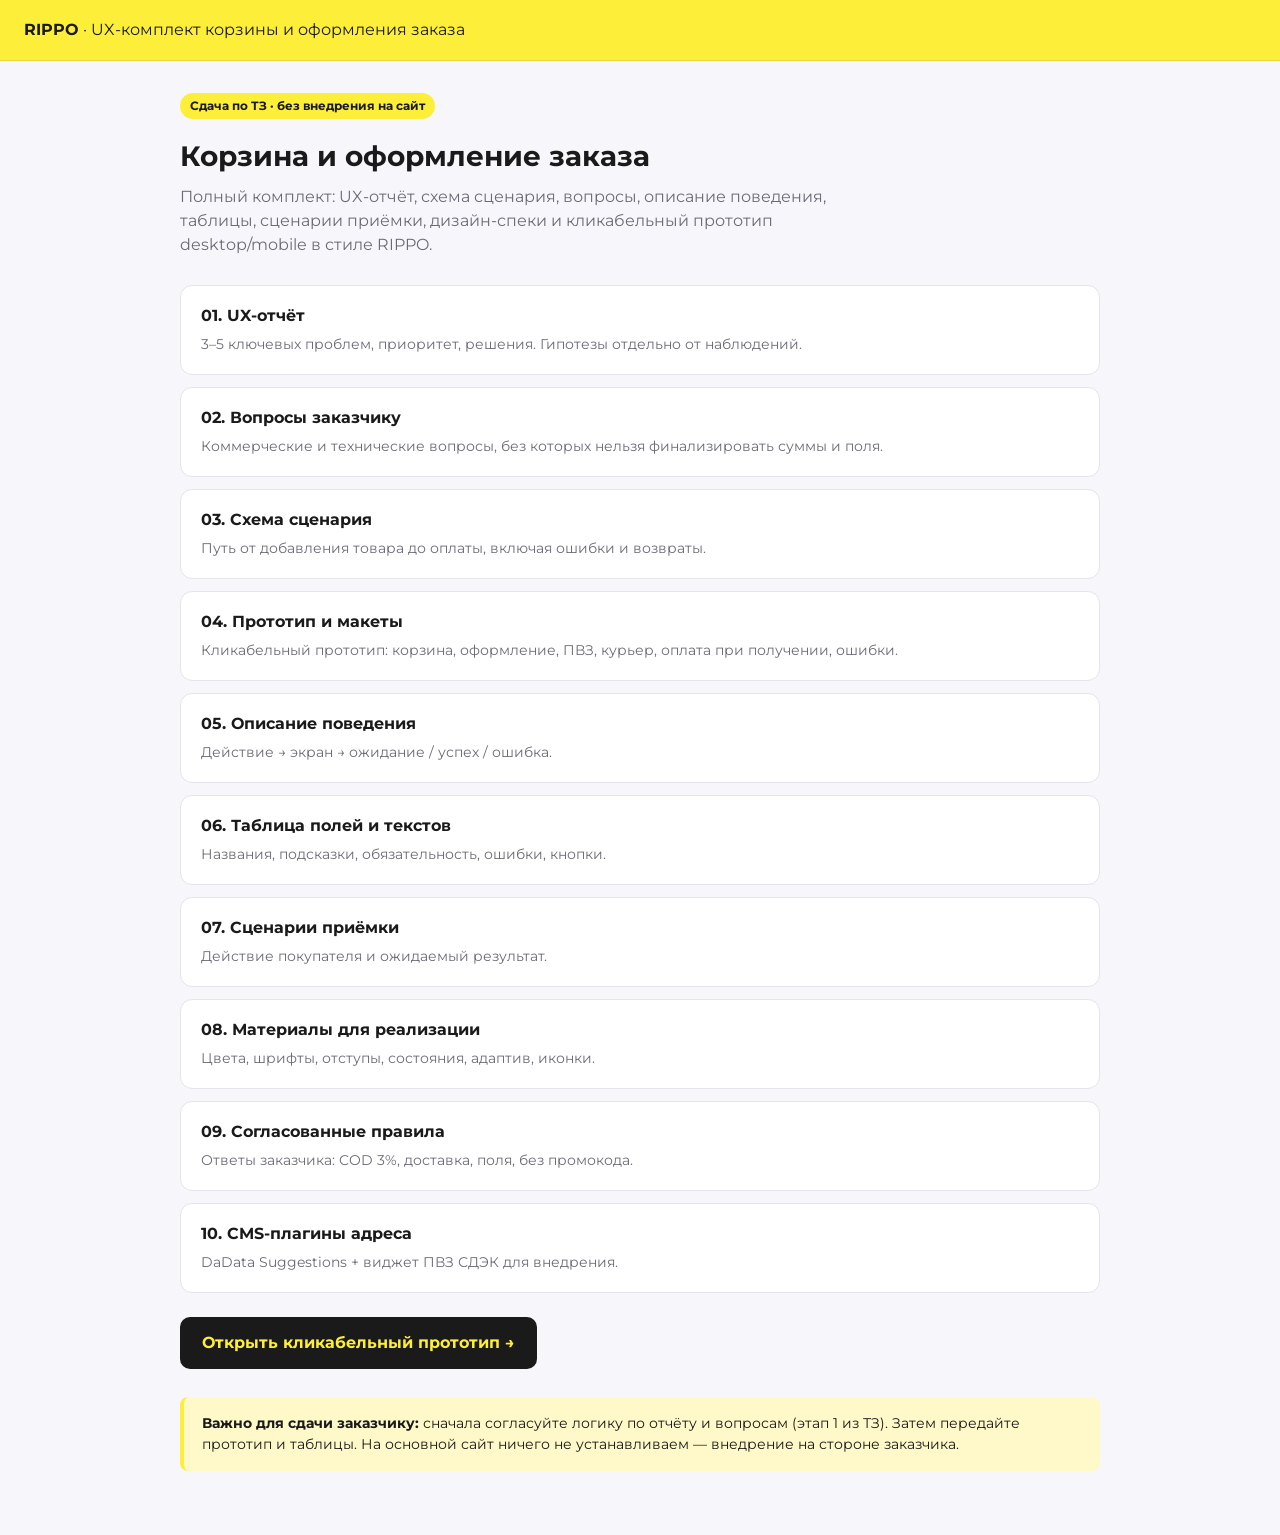
==== index.html @ 5491be97 "Add RIPPO cart UX prototype and docs for client review. Includes clickable checkout prototype, agree" ====
<!DOCTYPE html>
<html lang="ru">
<head>
  <meta charset="UTF-8" />
  <meta name="viewport" content="width=device-width, initial-scale=1" />
  <title>RIPPO — комплект UX корзины и оформления</title>
  <link rel="preconnect" href="https://fonts.googleapis.com" />
  <link href="https://fonts.googleapis.com/css2?family=Montserrat:wght@400;500;600;700;800&display=swap" rel="stylesheet" />
  <style>
    :root {
      --yellow: #FDEF39;
      --bg: #F7F7FB;
      --text: #1A1A1A;
      --muted: #6B6B76;
      --line: #E4E4EA;
      --green: #2F9E44;
      --white: #fff;
    }
    * { box-sizing: border-box; }
    body {
      margin: 0;
      font-family: Montserrat, system-ui, sans-serif;
      background: var(--bg);
      color: var(--text);
      line-height: 1.5;
    }
    .top {
      background: var(--yellow);
      padding: 18px 24px;
      border-bottom: 1px solid #e6d83a;
    }
    .wrap { max-width: 960px; margin: 0 auto; padding: 32px 20px 64px; }
    h1 { font-size: 28px; margin: 0 0 8px; }
    .lead { color: var(--muted); margin: 0 0 28px; max-width: 62ch; }
    .grid { display: grid; gap: 12px; }
    a.card {
      display: block;
      background: var(--white);
      border: 1px solid var(--line);
      border-radius: 12px;
      padding: 18px 20px;
      text-decoration: none;
      color: inherit;
      transition: border-color .15s, box-shadow .15s;
    }
    a.card:hover { border-color: #cfcf00; box-shadow: 0 6px 20px rgba(0,0,0,.06); }
    a.card strong { display: block; font-size: 16px; margin-bottom: 4px; }
    a.card span { color: var(--muted); font-size: 14px; }
    .badge {
      display: inline-block;
      background: var(--yellow);
      font-size: 12px;
      font-weight: 700;
      padding: 4px 10px;
      border-radius: 999px;
      margin-bottom: 16px;
    }
    .cta {
      display: inline-flex;
      align-items: center;
      gap: 8px;
      margin-top: 24px;
      background: var(--text);
      color: var(--yellow);
      padding: 14px 22px;
      border-radius: 10px;
      text-decoration: none;
      font-weight: 700;
    }
    .note {
      margin-top: 28px;
      padding: 16px 18px;
      background: #fff8c8;
      border-left: 4px solid var(--yellow);
      border-radius: 8px;
      font-size: 14px;
    }
  </style>
</head>
<body>
  <div class="top"><strong>RIPPO</strong> · UX-комплект корзины и оформления заказа</div>
  <div class="wrap">
    <div class="badge">Сдача по ТЗ · без внедрения на сайт</div>
    <h1>Корзина и оформление заказа</h1>
    <p class="lead">Полный комплект: UX-отчёт, схема сценария, вопросы, описание поведения, таблицы, сценарии приёмки, дизайн-спеки и кликабельный прототип desktop/mobile в стиле RIPPO.</p>

    <div class="grid">
      <a class="card" href="docs/01-ux-report.html"><strong>01. UX-отчёт</strong><span>3–5 ключевых проблем, приоритет, решения. Гипотезы отдельно от наблюдений.</span></a>
      <a class="card" href="docs/02-questions.html"><strong>02. Вопросы заказчику</strong><span>Коммерческие и технические вопросы, без которых нельзя финализировать суммы и поля.</span></a>
      <a class="card" href="docs/03-user-flow.html"><strong>03. Схема сценария</strong><span>Путь от добавления товара до оплаты, включая ошибки и возвраты.</span></a>
      <a class="card" href="prototype/index.html"><strong>04. Прототип и макеты</strong><span>Кликабельный прототип: корзина, оформление, ПВЗ, курьер, оплата при получении, ошибки.</span></a>
      <a class="card" href="docs/04-behavior.html"><strong>05. Описание поведения</strong><span>Действие → экран → ожидание / успех / ошибка.</span></a>
      <a class="card" href="docs/05-fields-table.html"><strong>06. Таблица полей и текстов</strong><span>Названия, подсказки, обязательность, ошибки, кнопки.</span></a>
      <a class="card" href="docs/06-acceptance.html"><strong>07. Сценарии приёмки</strong><span>Действие покупателя и ожидаемый результат.</span></a>
      <a class="card" href="docs/07-design-specs.html"><strong>08. Материалы для реализации</strong><span>Цвета, шрифты, отступы, состояния, адаптив, иконки.</span></a>
      <a class="card" href="docs/08-agreed-rules.html"><strong>09. Согласованные правила</strong><span>Ответы заказчика: COD 3%, доставка, поля, без промокода.</span></a>
      <a class="card" href="docs/09-cms-plugins.html"><strong>10. CMS-плагины адреса</strong><span>DaData Suggestions + виджет ПВЗ СДЭК для внедрения.</span></a>
    </div>

    <a class="cta" href="prototype/index.html">Открыть кликабельный прототип →</a>

    <div class="note">
      <strong>Важно для сдачи заказчику:</strong> сначала согласуйте логику по отчёту и вопросам (этап 1 из ТЗ). Затем передайте прототип и таблицы. На основной сайт ничего не устанавливаем — внедрение на стороне заказчика.
    </div>
  </div>
</body>
</html>
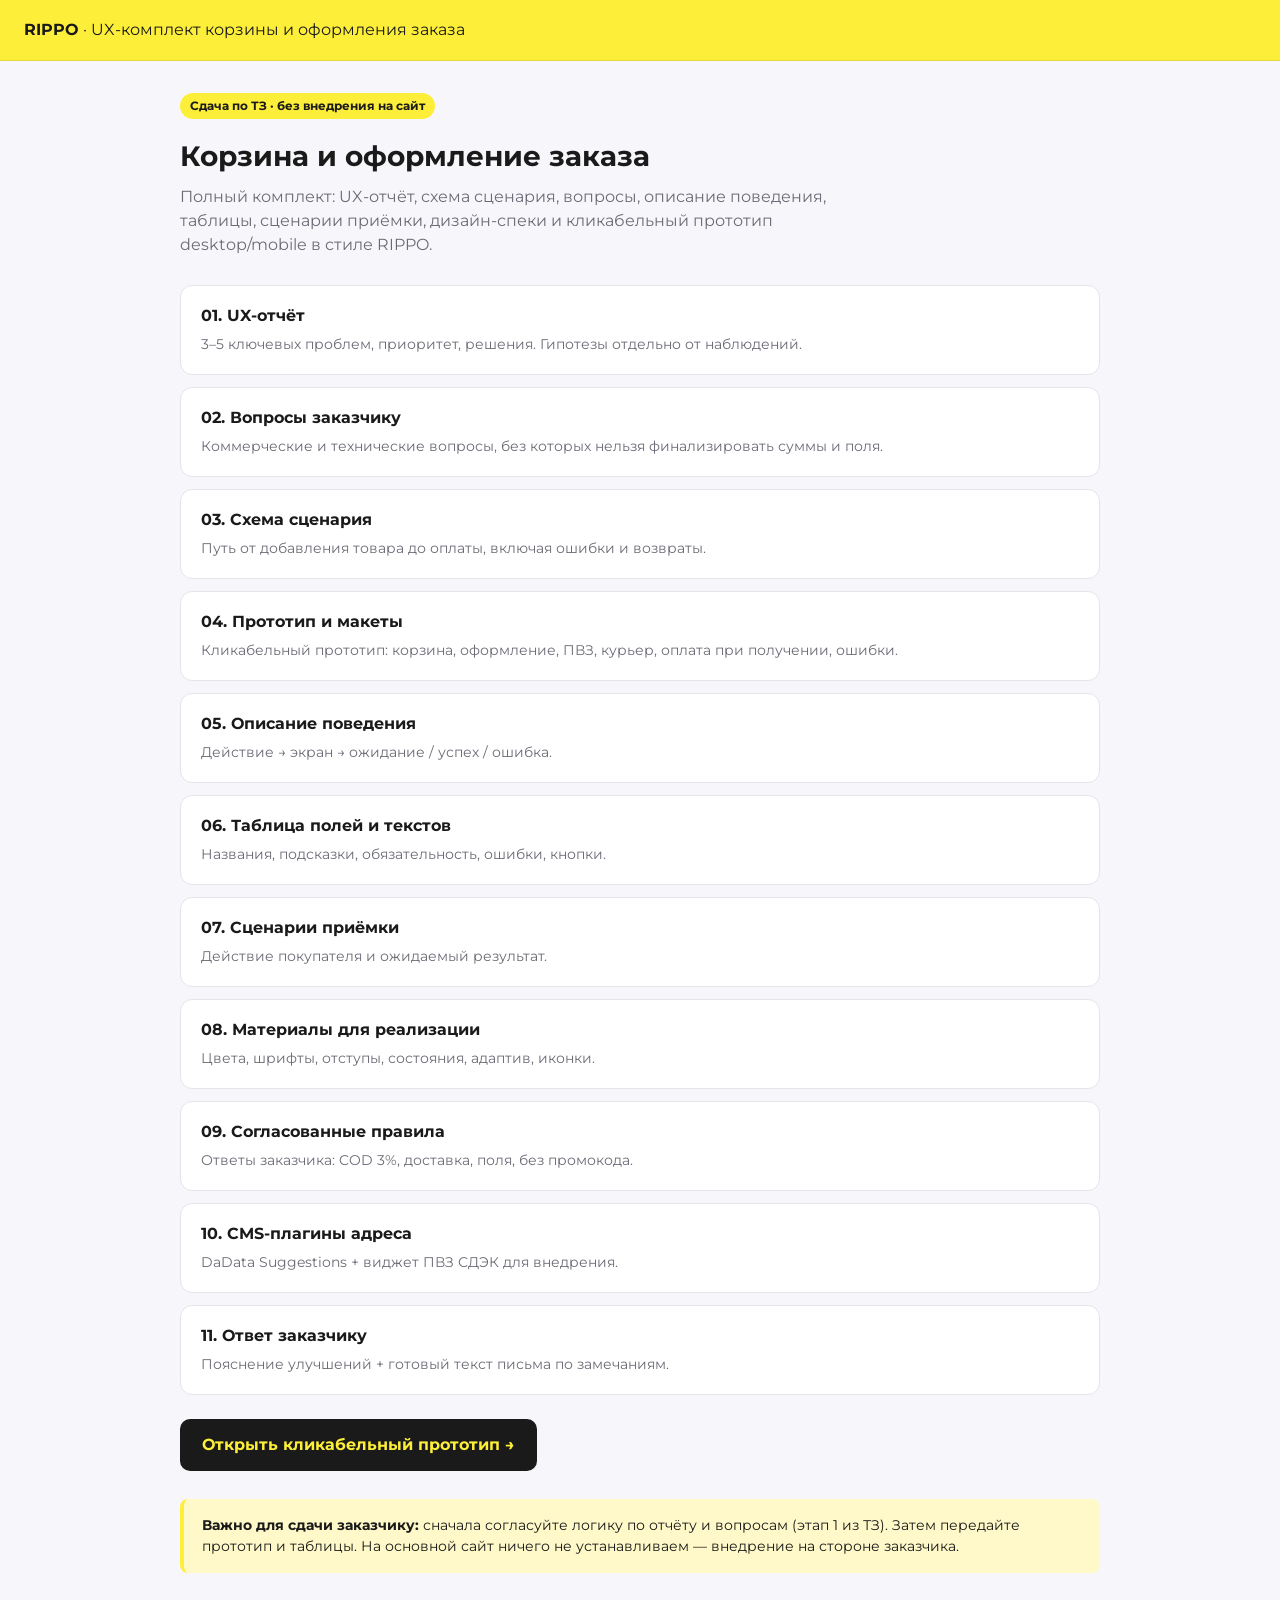
==== commit 337e5161: "Address client feedback: yellow CTA, continue shopping, guest checkout, mobile cart. Keep existing R" ====
--- a/index.html
+++ b/index.html
@@ -95,6 +95,7 @@
       <a class="card" href="docs/07-design-specs.html"><strong>08. Материалы для реализации</strong><span>Цвета, шрифты, отступы, состояния, адаптив, иконки.</span></a>
       <a class="card" href="docs/08-agreed-rules.html"><strong>09. Согласованные правила</strong><span>Ответы заказчика: COD 3%, доставка, поля, без промокода.</span></a>
       <a class="card" href="docs/09-cms-plugins.html"><strong>10. CMS-плагины адреса</strong><span>DaData Suggestions + виджет ПВЗ СДЭК для внедрения.</span></a>
+      <a class="card" href="docs/10-reply-to-client.html"><strong>11. Ответ заказчику</strong><span>Пояснение улучшений + готовый текст письма по замечаниям.</span></a>
     </div>
 
     <a class="cta" href="prototype/index.html">Открыть кликабельный прототип →</a>
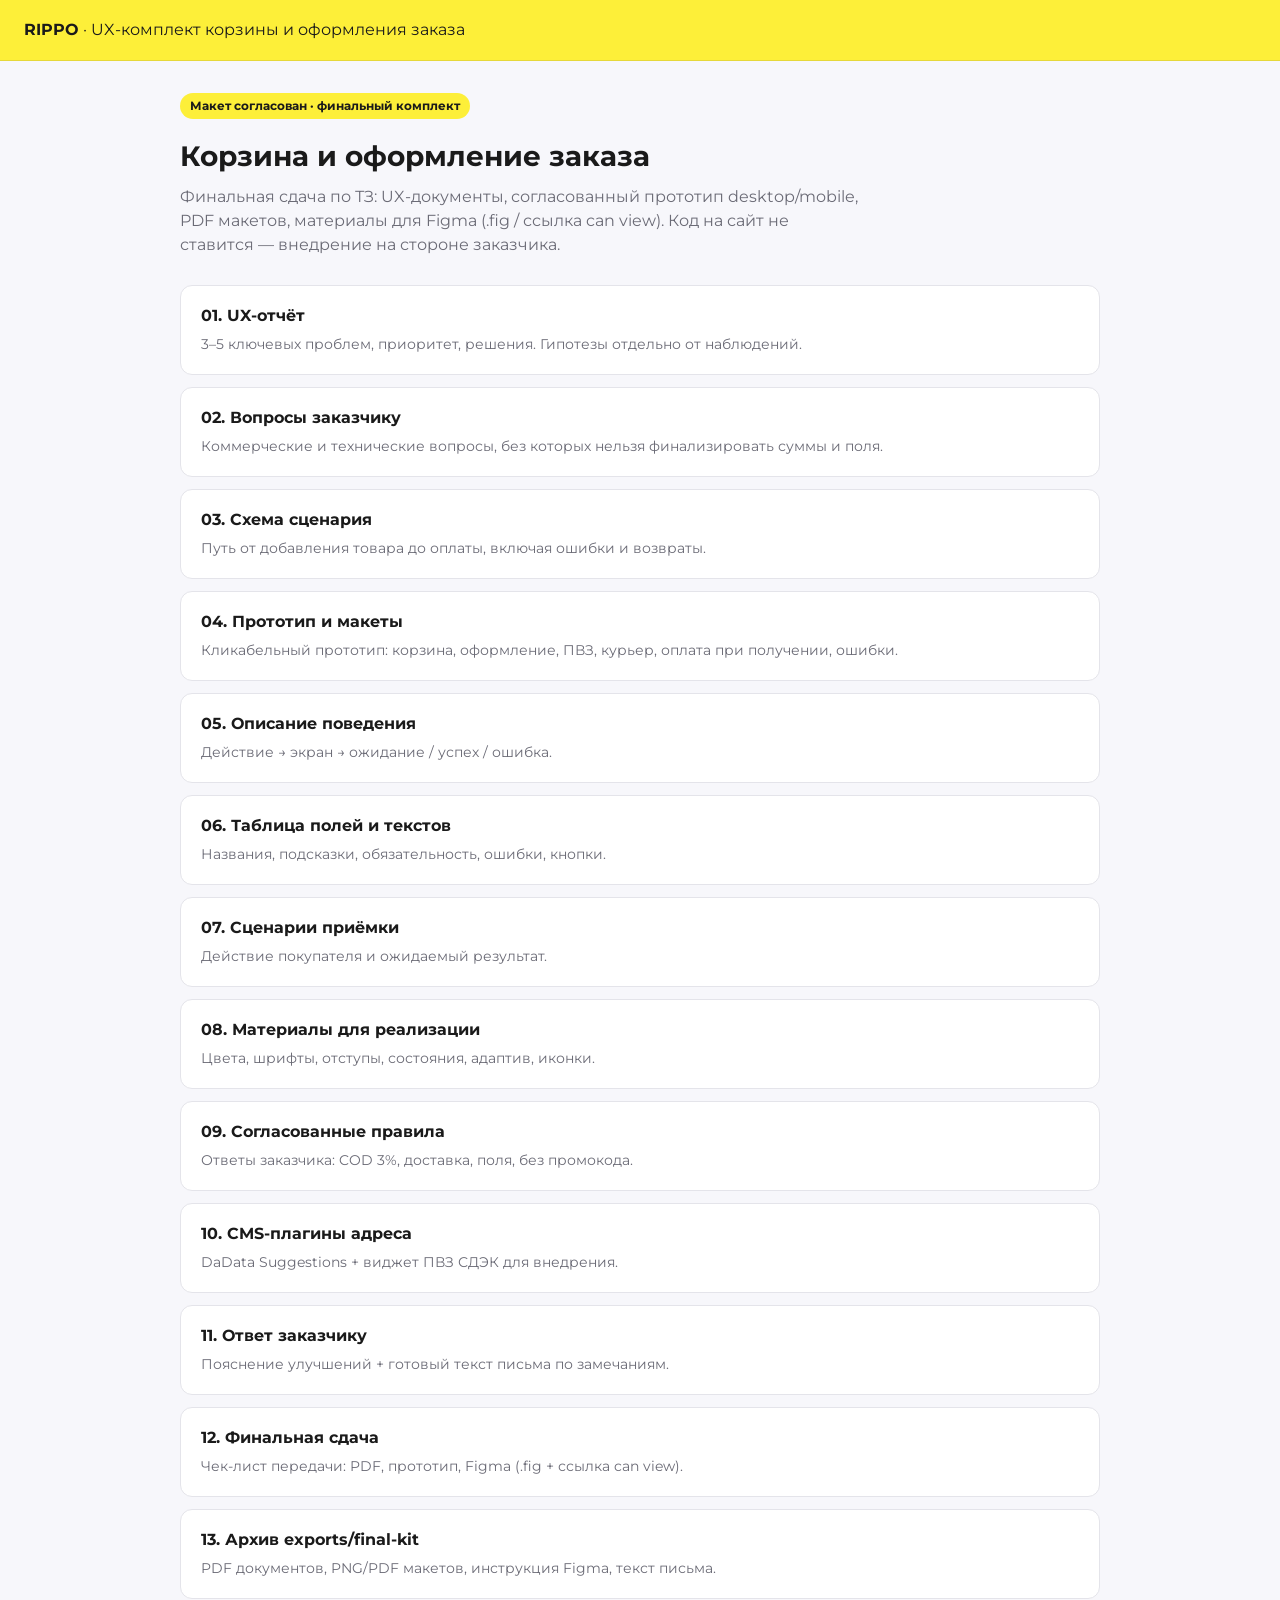
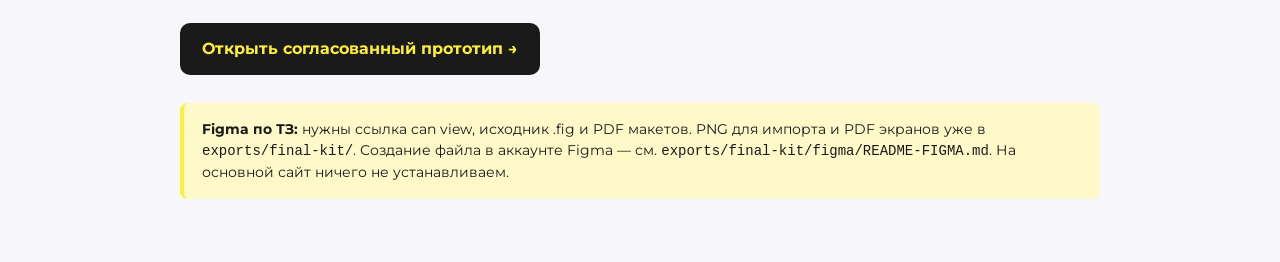
==== commit afb0b2e9: "Assemble final delivery kit with PDFs, mockup exports, and Figma import pack. Add handoff checklist " ====
--- a/index.html
+++ b/index.html
@@ -80,9 +80,9 @@
 <body>
   <div class="top"><strong>RIPPO</strong> · UX-комплект корзины и оформления заказа</div>
   <div class="wrap">
-    <div class="badge">Сдача по ТЗ · без внедрения на сайт</div>
+    <div class="badge">Макет согласован · финальный комплект</div>
     <h1>Корзина и оформление заказа</h1>
-    <p class="lead">Полный комплект: UX-отчёт, схема сценария, вопросы, описание поведения, таблицы, сценарии приёмки, дизайн-спеки и кликабельный прототип desktop/mobile в стиле RIPPO.</p>
+    <p class="lead">Финальная сдача по ТЗ: UX-документы, согласованный прототип desktop/mobile, PDF макетов, материалы для Figma (.fig / ссылка can view). Код на сайт не ставится — внедрение на стороне заказчика.</p>
 
     <div class="grid">
       <a class="card" href="docs/01-ux-report.html"><strong>01. UX-отчёт</strong><span>3–5 ключевых проблем, приоритет, решения. Гипотезы отдельно от наблюдений.</span></a>
@@ -96,12 +96,14 @@
       <a class="card" href="docs/08-agreed-rules.html"><strong>09. Согласованные правила</strong><span>Ответы заказчика: COD 3%, доставка, поля, без промокода.</span></a>
       <a class="card" href="docs/09-cms-plugins.html"><strong>10. CMS-плагины адреса</strong><span>DaData Suggestions + виджет ПВЗ СДЭК для внедрения.</span></a>
       <a class="card" href="docs/10-reply-to-client.html"><strong>11. Ответ заказчику</strong><span>Пояснение улучшений + готовый текст письма по замечаниям.</span></a>
+      <a class="card" href="docs/00-handoff.html"><strong>12. Финальная сдача</strong><span>Чек-лист передачи: PDF, прототип, Figma (.fig + ссылка can view).</span></a>
+      <a class="card" href="exports/final-kit/README.md"><strong>13. Архив exports/final-kit</strong><span>PDF документов, PNG/PDF макетов, инструкция Figma, текст письма.</span></a>
     </div>
 
-    <a class="cta" href="prototype/index.html">Открыть кликабельный прототип →</a>
+    <a class="cta" href="prototype/index.html">Открыть согласованный прототип →</a>
 
     <div class="note">
-      <strong>Важно для сдачи заказчику:</strong> сначала согласуйте логику по отчёту и вопросам (этап 1 из ТЗ). Затем передайте прототип и таблицы. На основной сайт ничего не устанавливаем — внедрение на стороне заказчика.
+      <strong>Figma по ТЗ:</strong> нужны ссылка can view, исходник .fig и PDF макетов. PNG для импорта и PDF экранов уже в <code>exports/final-kit/</code>. Создание файла в аккаунте Figma — см. <code>exports/final-kit/figma/README-FIGMA.md</code>. На основной сайт ничего не устанавливаем.
     </div>
   </div>
 </body>
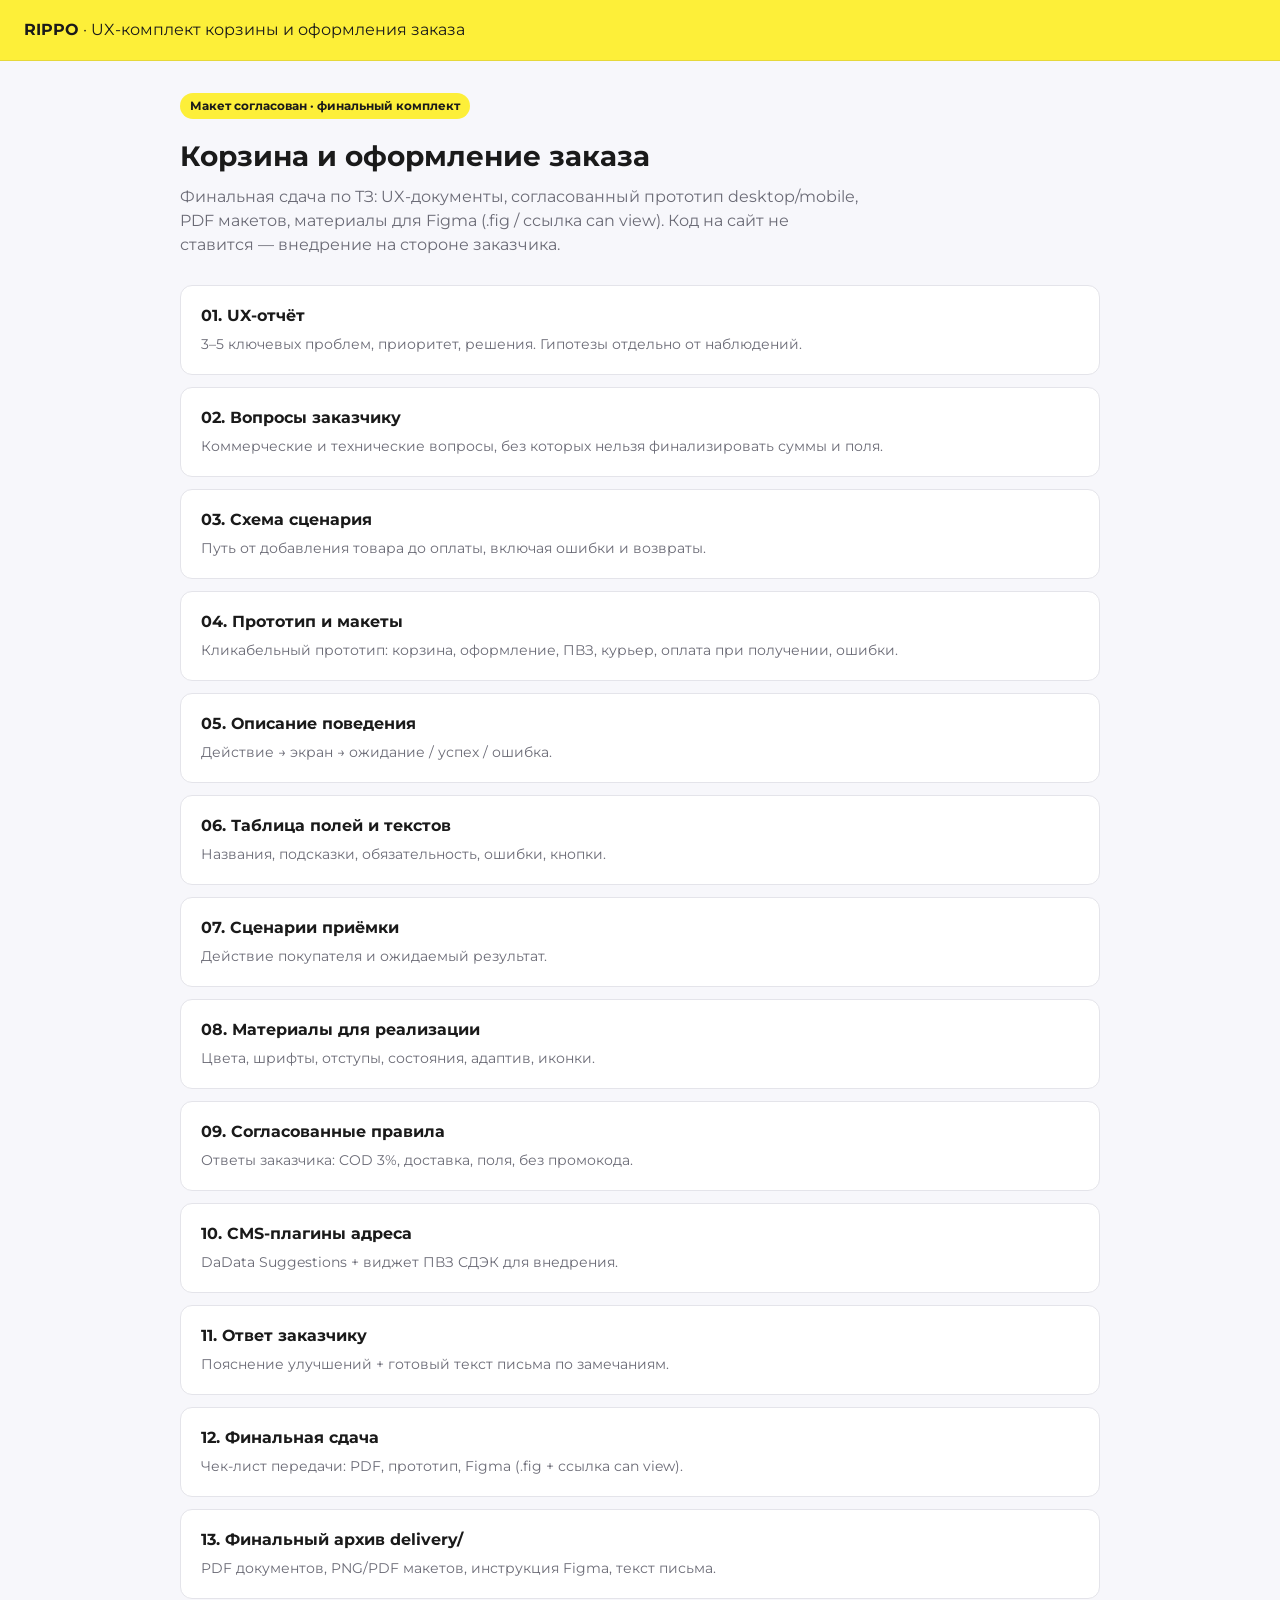
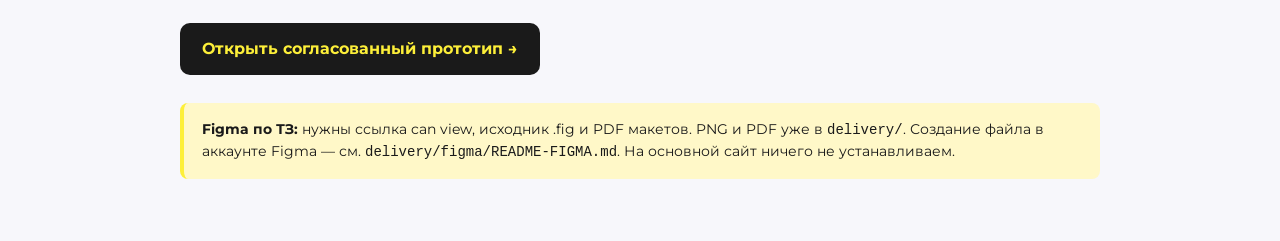
==== commit 329e9cc8: "Point kit navigation to delivery/ pack and refresh handoff paths. Co-authored-by: Cursor <cursoragen" ====
--- a/index.html
+++ b/index.html
@@ -97,13 +97,13 @@
       <a class="card" href="docs/09-cms-plugins.html"><strong>10. CMS-плагины адреса</strong><span>DaData Suggestions + виджет ПВЗ СДЭК для внедрения.</span></a>
       <a class="card" href="docs/10-reply-to-client.html"><strong>11. Ответ заказчику</strong><span>Пояснение улучшений + готовый текст письма по замечаниям.</span></a>
       <a class="card" href="docs/00-handoff.html"><strong>12. Финальная сдача</strong><span>Чек-лист передачи: PDF, прототип, Figma (.fig + ссылка can view).</span></a>
-      <a class="card" href="exports/final-kit/README.md"><strong>13. Архив exports/final-kit</strong><span>PDF документов, PNG/PDF макетов, инструкция Figma, текст письма.</span></a>
+      <a class="card" href="delivery/README.md"><strong>13. Финальный архив delivery/</strong><span>PDF документов, PNG/PDF макетов, инструкция Figma, текст письма.</span></a>
     </div>
 
     <a class="cta" href="prototype/index.html">Открыть согласованный прототип →</a>
 
     <div class="note">
-      <strong>Figma по ТЗ:</strong> нужны ссылка can view, исходник .fig и PDF макетов. PNG для импорта и PDF экранов уже в <code>exports/final-kit/</code>. Создание файла в аккаунте Figma — см. <code>exports/final-kit/figma/README-FIGMA.md</code>. На основной сайт ничего не устанавливаем.
+      <strong>Figma по ТЗ:</strong> нужны ссылка can view, исходник .fig и PDF макетов. PNG и PDF уже в <code>delivery/</code>. Создание файла в аккаунте Figma — см. <code>delivery/figma/README-FIGMA.md</code>. На основной сайт ничего не устанавливаем.
     </div>
   </div>
 </body>
